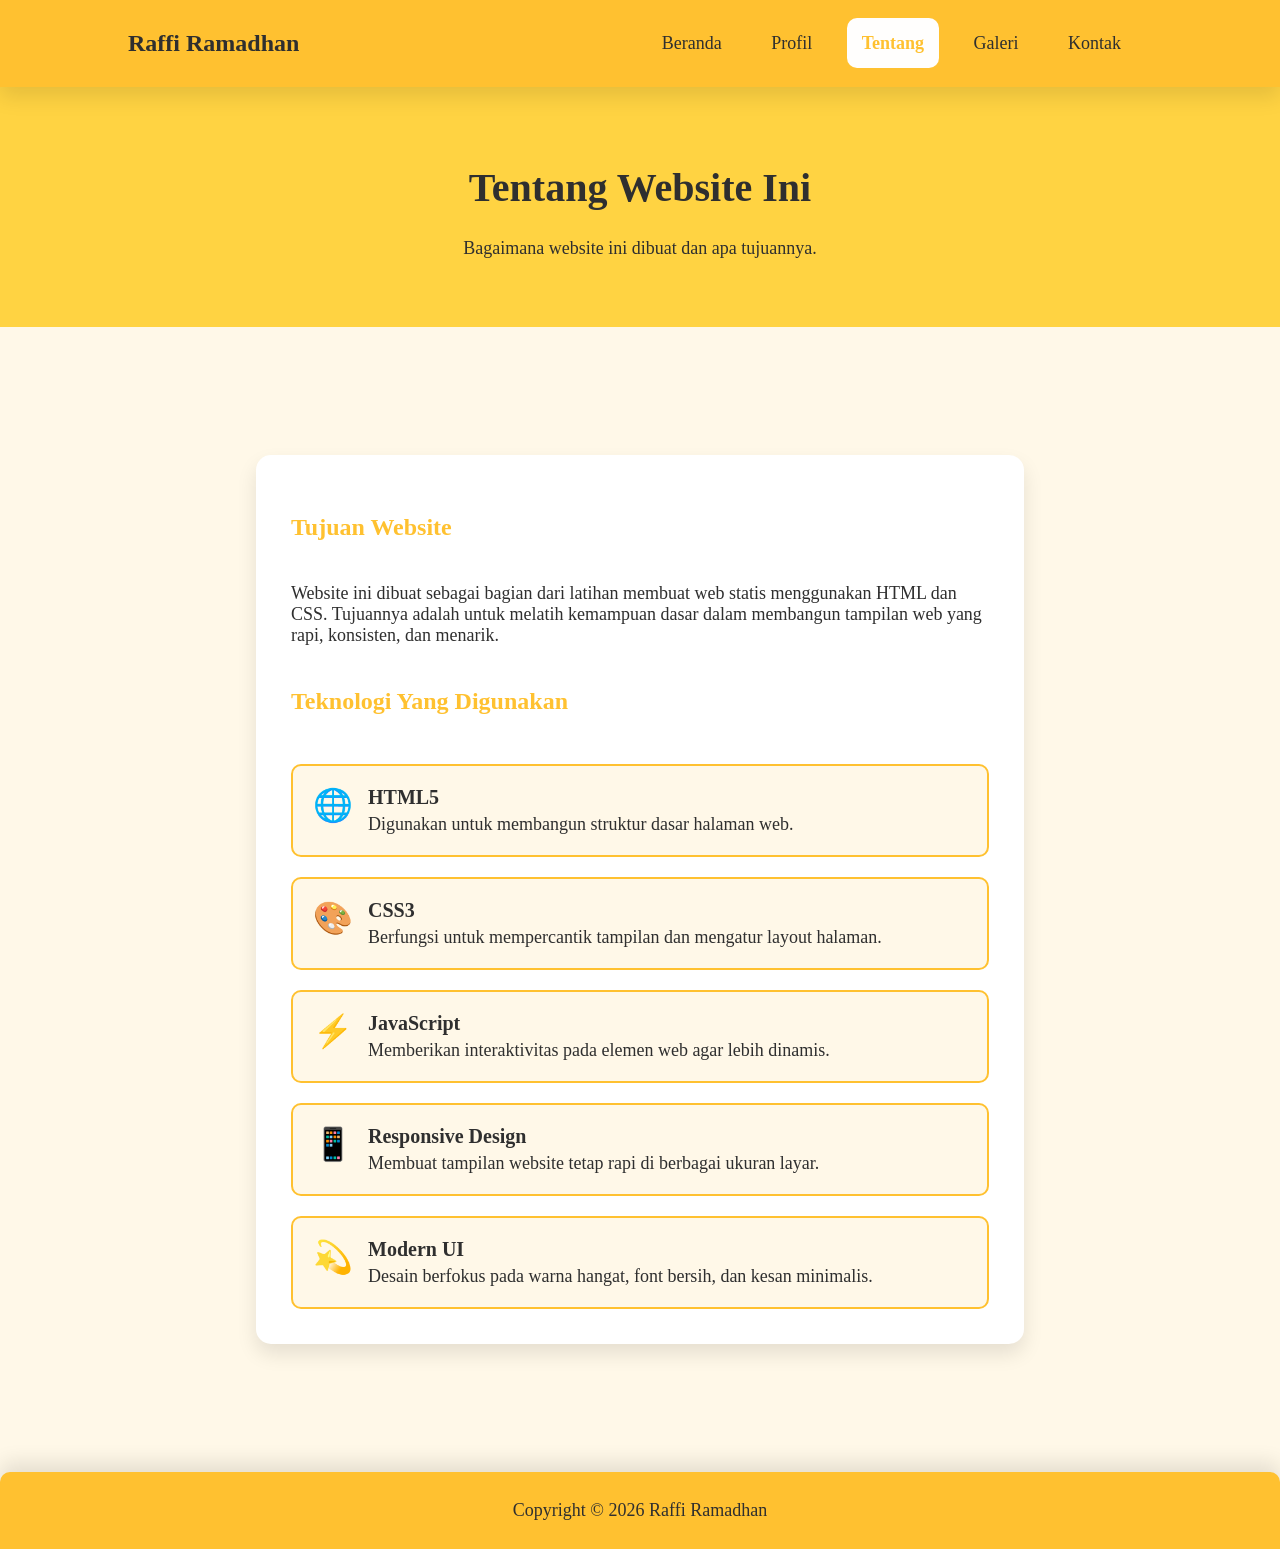
==== pages/about.html @ 618eeafc "Initial Commit" ====
<!DOCTYPE html>
<html lang="en">
<head>
    <meta charset="UTF-8">
    <meta name="viewport" content="width=device-width, initial-scale=1.0">
    <title>Tentang - Web Pribadi</title>
    <link rel="stylesheet" href="../src/css/style.css">
    <link rel="stylesheet" href="../src/css/about.css">
</head>
<body>
    <header class="header">
        <a class="logo" href="../index.html">Raffi Ramadhan</a>

        <div class="menubar" tabindex="0">
            <button class="menu"><img src="../img/hamburger.png" alt="hamburger_menu" width="25px"></button>

            <ul class="menulist">
                <li><a href="../index.html">Beranda</a></li>
                <li><a href="profile.html">Profil</a></li>
                <li><a id="on-menu" href="about.html">Tentang</a></li>
                <li><a href="gallery.html">Galeri</a></li>
                <li><a href="contact.html">Kontak</a></li>
            </ul>
        </div>
    </header>

    <main class="container">
        <div class="section-1">
            <h1>Tentang Website Ini</h1>
            <p>Bagaimana website ini dibuat dan apa tujuannya.</p>
        </div>

        <div class="section-2">
            <div class="s2-box">
                <h3>Tujuan Website</h3>
                <p>
                    Website ini dibuat sebagai bagian dari latihan membuat web statis menggunakan HTML dan CSS. Tujuannya adalah untuk melatih kemampuan dasar dalam membangun tampilan web yang rapi, konsisten, dan menarik.
                </p>

                <h3>Teknologi Yang Digunakan</h3>
                <div class="data-container">
                    <div class="data-item">
                        <span class="data-icon">🌐</span>
                        <span class="data-title">HTML5</span>
                        <span class="data-desc">Digunakan untuk membangun struktur dasar halaman web.</span>
                    </div>
                    <div class="data-item">
                        <span class="data-icon">🎨</span>
                        <span class="data-title">CSS3</span>
                        <span class="data-desc">Berfungsi untuk mempercantik tampilan dan mengatur layout halaman.</span>
                    </div>
                    <div class="data-item">
                        <span class="data-icon">⚡</span>
                        <span class="data-title">JavaScript</span>
                        <span class="data-desc">Memberikan interaktivitas pada elemen web agar lebih dinamis.</span>
                    </div>
                    <div class="data-item">
                        <span class="data-icon">📱</span>
                        <span class="data-title">Responsive Design</span>
                        <span class="data-desc">Membuat tampilan website tetap rapi di berbagai ukuran layar.</span>
                    </div>
                    <div class="data-item">
                        <span class="data-icon">💫</span>
                        <span class="data-title">Modern UI
</span>
                        <span class="data-desc">Desain berfokus pada warna hangat, font bersih, dan kesan minimalis.</span>
                    </div>
                </div>
            </div>
        </div>
    </main>

    <footer class="footer">
        <p>Copyright &copy; 2026 Raffi Ramadhan</p>
    </footer>
</body>
</html>
---- src/css/style.css ----
:root {
    --primary-color: #ffc130;
    --second-color: #ffd342;
    --font-color: #2f2f2f;
    --background-color: #fff8e8;
    --box-color: #ffffff;
    --mbl-font-size: 16px; 
}

* {
    font-family: Tahoma;
}

*,
*::before,
*::after {
    box-sizing: border-box;
}

body {
    margin: 0;
    padding: 0;
    min-height: 100vh;
    font-size: var(--mbl-font-size);
    color: var(--font-color);
    background-color: var(--background-color);
}

/* Header */
.header {
    position: sticky;
    top: 0;
    left: 0;
    display: flex;
    justify-content: space-between;
    align-items: center;
    padding: 20px 10%;
    background-color: var(--primary-color);
    box-shadow: 0 10px 20px rgba(0, 0, 0, 0.1);
}

.logo {
    text-decoration: none;
    font-size: 22px;
    font-weight: bold;
    color: var(--font-color);
}

.menubar {
    display: inline-block;
}

.menu {
    background-color: var(--primary-color);
    border: none;
    cursor: pointer;
}

.menulist {
    display: none;
    position: absolute;
    width: 150px;
    padding: 10px;
    right: 10%;
    list-style-type: none;
    z-index: 1;
    background-color: rgba(255, 246, 237, 0.99);
    border-radius: 10px;
    border: 1px solid var(--primary-color);
}

.menulist li {
    display: block;
    padding: 10px 0;
}

.menulist li a {
    display: inline-block;
    width: 100%;
    padding: 10px;
    text-decoration: none;
    color: var(--font-color);
    border-radius: 10px;
}

#on-menu {
    font-weight: bold;
    color: var(--primary-color);
    background-color: rgba(255, 255, 255, 0.99);
}

.menubar:focus-within .menulist {
    display: block;
}

/* Content */
.container {
    min-height: 100vh;
}

    /* Section-1 */
.section-1 {
    padding: 50px 30px;
    text-align: center;
    background-color: var(--second-color);
}

.section-1 h1 {
    font-size: 38px;
}

    /* Section-2 */
.section-2 {
    padding: 30px;
}

.s2-box {
    display: flex;
    flex-direction: column;
    padding: 25px;
    background-color: var(--box-color);
    border-radius: 15px;
    box-shadow: 0 10px 20px rgba(0, 0, 0, 0.1);
}

.s2-box h3 {
    font-size: 22px;
    color: var(--primary-color);
}

/* Footer */
.footer {
    padding: 5px;
    background-color: var(--primary-color);
    border-top-right-radius: 10px;
    border-top-left-radius: 10px;
    box-shadow: 0 -10px 20px rgba(0, 0, 0, 0.1);
}

.footer p {
    text-align: center;
}

@media only screen and (min-width: 992px) {
    :root {
        --dsk-font-size: 18px; 
    }

    body {
        font-size: var(--dsk-font-size);
    }

    /* Header */
    .header {
        justify-content: flex-end;
        padding: 30px 10%;
    }

    .logo {
        margin-right: auto;
        font-size: 24px;
    }

    .menubar {
        display: inline;
    }

    .menu {
        display: none;
    }

    .menulist {
        display: inline;
        position: static;
        width: 100%;
        padding: 0;
        background-color: transparent;
    }

    .menulist li {
        display: inline;
    }

    .menulist li a {
        display: inline;
        margin-right: 15px;
        padding: 15px;
        transition: all 0.2s ease;
    }

    .menubar:focus-within .menulist {
        display: inline;
    }

    .menulist li a:hover {
        background-color: rgba(255, 255, 255, 0.6);
    }

    /* Content */
    .container {
        min-height: 100vh;
    }

        /* Section-1 */
    .section-1 h1 {
        font-size: 40px;
    }

        /* Section-2 */
    .s2-box {
        padding: 35px;
    }

    .s2-box h3 {
        font-size: 24px;
    }

    .section-2 {
        padding: 10% 20%;
    }

    /* Footer */
    .footer {
        padding: 10px;
    }
}
---- src/css/about.css ----
:root {
    --primary-color: #ffc130;
    --background-color: #fff8e8;
}

.data-container {
    display: flex;
    flex-direction: column;
    row-gap: 20px;
}

.data-container .data-item {
    padding: 20px;
    background-color: var(--background-color);
    border: 2px solid var(--primary-color);
    border-radius: 10px;
}

.data-item .data-icon {
    width: 45px;
    height: 80px;
    float: left;
    margin-right: 10px;
    font-size: 30px;
}

.data-item .data-title {
    display: block;
    font-weight: bold;
    font-size: 18px;
    margin-bottom: 5px;
}

h3~div {
    margin-top: 25px;
}

@media only screen and (min-width: 992px) {
    .data-container .data-item {
        display: inline-block;
        transition: transform 0.4s ease;
    }
    
    .data-item .data-icon {
        height: auto;
        font-size: 32px;
    }

    .data-item .data-title {
        font-size: 20px;
    }

    .data-container .data-item:hover {
        transform: translateY(-5px);
        box-shadow: 0 1px 20px rgba(0, 0, 0, 0.1);
    }
}
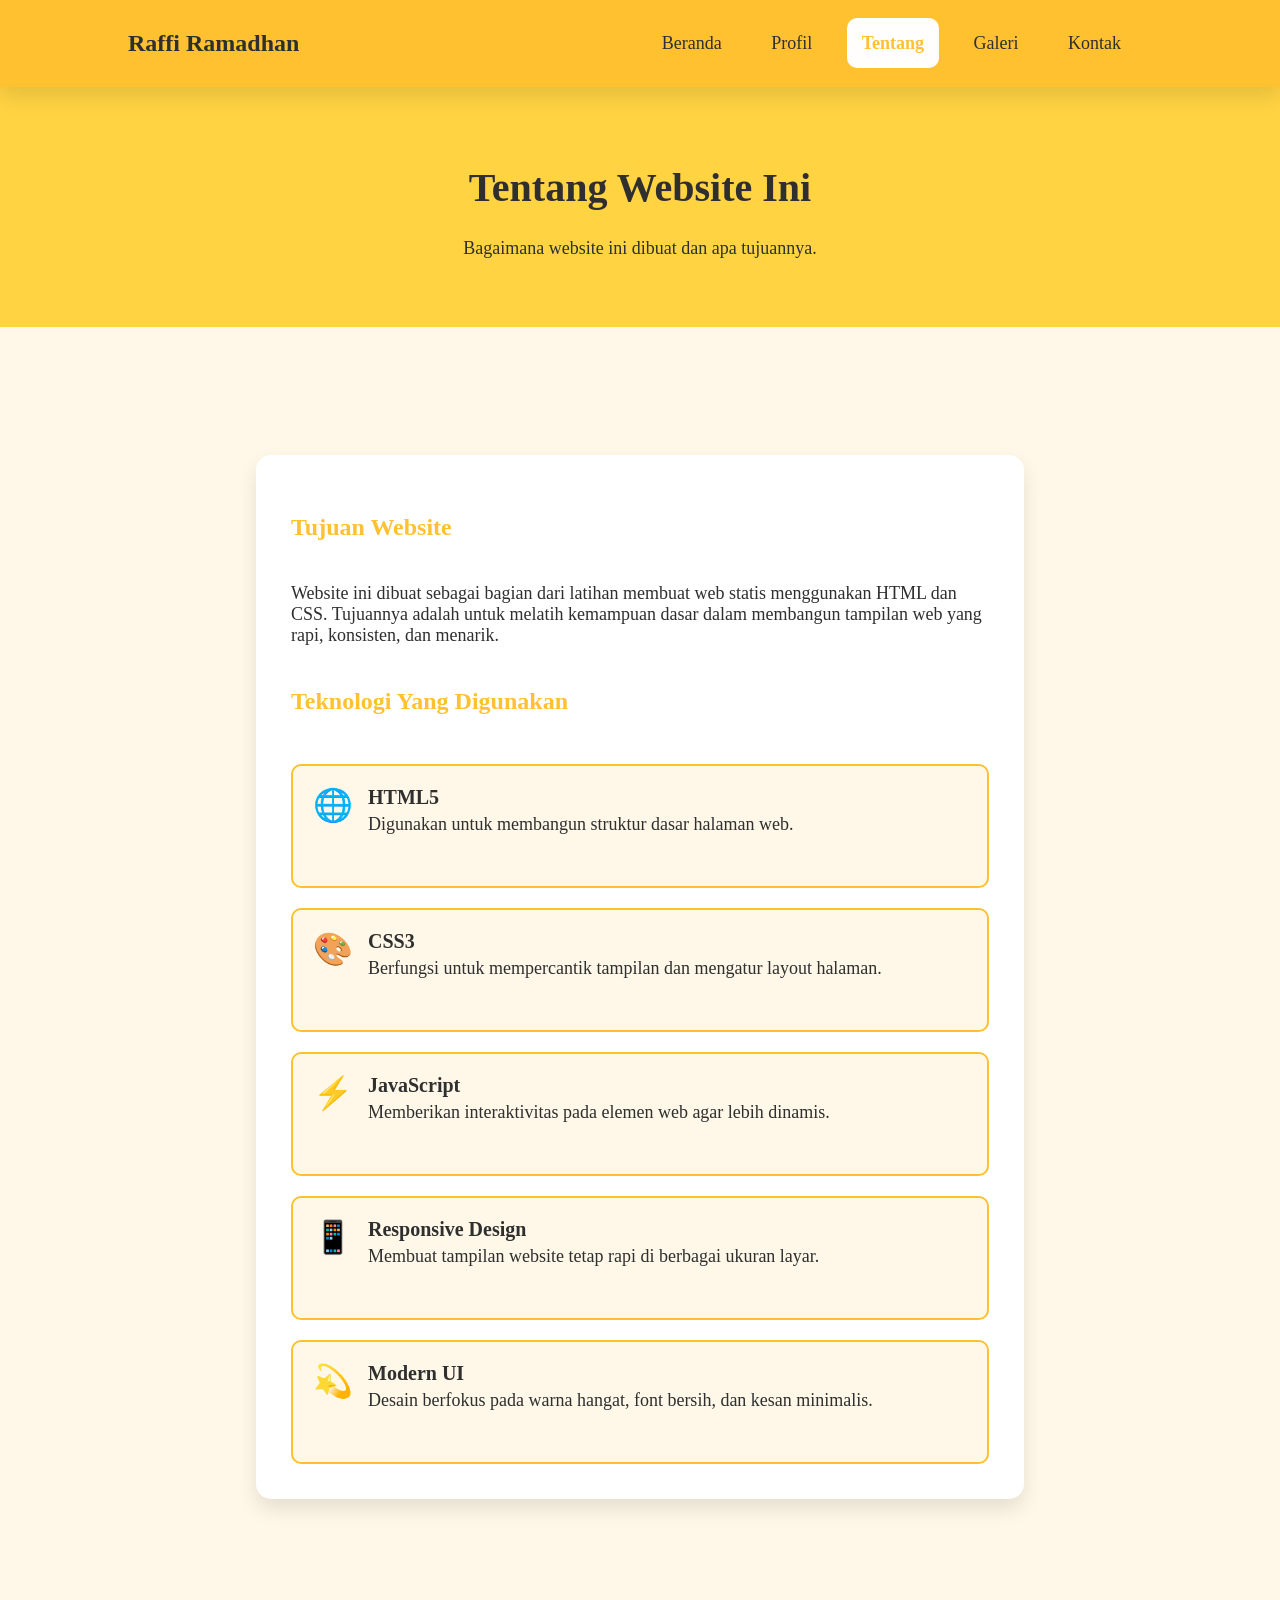
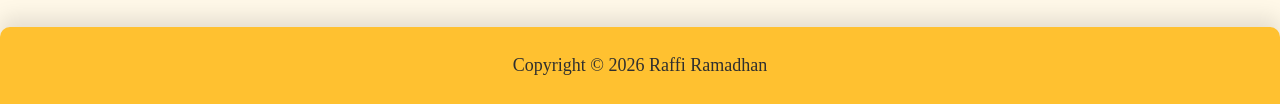
==== commit 095d168b: "Refactor: membangun ulang penamaan class menggunakan metode BEM" ====
--- a/pages/about.html
+++ b/pages/about.html
@@ -9,61 +9,60 @@
 </head>
 <body>
     <header class="header">
-        <a class="logo" href="../index.html">Raffi Ramadhan</a>
+        <a class="header__logo" href="../index.html">Raffi Ramadhan</a>
 
-        <div class="menubar" tabindex="0">
-            <button class="menu"><img src="../img/hamburger.png" alt="hamburger_menu" width="25px"></button>
+        <div class="menu" tabindex="0">
+            <button class="menu__bar"><img src="../img/hamburger.png" alt="hamburger_menu" width="25px"></button>
 
-            <ul class="menulist">
-                <li><a href="../index.html">Beranda</a></li>
-                <li><a href="profile.html">Profil</a></li>
-                <li><a id="on-menu" href="about.html">Tentang</a></li>
-                <li><a href="gallery.html">Galeri</a></li>
-                <li><a href="contact.html">Kontak</a></li>
+            <ul class="menu__list">
+                <li class="menu__item"><a href="../index.html">Beranda</a></li>
+                <li class="menu__item"><a href="profile.html">Profil</a></li>
+                <li class="menu__item"><a id="on-menu" href="about.html">Tentang</a></li>
+                <li class="menu__item"><a href="gallery.html">Galeri</a></li>
+                <li class="menu__item"><a href="contact.html">Kontak</a></li>
             </ul>
         </div>
     </header>
 
     <main class="container">
-        <div class="section-1">
-            <h1>Tentang Website Ini</h1>
-            <p>Bagaimana website ini dibuat dan apa tujuannya.</p>
+        <div class="container__hero">
+            <h1 class="container__title">Tentang Website Ini</h1>
+            <p class="container__text">Bagaimana website ini dibuat dan apa tujuannya.</p>
         </div>
 
-        <div class="section-2">
-            <div class="s2-box">
-                <h3>Tujuan Website</h3>
-                <p>
+        <div class="about">
+            <div class="about__box">
+                <h3 class="about__title">Tujuan Website</h3>
+                <p class="about__text">
                     Website ini dibuat sebagai bagian dari latihan membuat web statis menggunakan HTML dan CSS. Tujuannya adalah untuk melatih kemampuan dasar dalam membangun tampilan web yang rapi, konsisten, dan menarik.
                 </p>
 
-                <h3>Teknologi Yang Digunakan</h3>
-                <div class="data-container">
-                    <div class="data-item">
-                        <span class="data-icon">🌐</span>
-                        <span class="data-title">HTML5</span>
-                        <span class="data-desc">Digunakan untuk membangun struktur dasar halaman web.</span>
+                <h3 class="about__title">Teknologi Yang Digunakan</h3>
+                <div class="about__tools">
+                    <div class="about__tools-item">
+                        <span class="about__tools-icon">🌐</span>
+                        <span class="about__tools-title">HTML5</span>
+                        <span class="about__tools-text">Digunakan untuk membangun struktur dasar halaman web.</span>
                     </div>
-                    <div class="data-item">
-                        <span class="data-icon">🎨</span>
-                        <span class="data-title">CSS3</span>
-                        <span class="data-desc">Berfungsi untuk mempercantik tampilan dan mengatur layout halaman.</span>
+                    <div class="about__tools-item">
+                        <span class="about__tools-icon">🎨</span>
+                        <span class="about__tools-title">CSS3</span>
+                        <span class="about__tools-text">Berfungsi untuk mempercantik tampilan dan mengatur layout halaman.</span>
                     </div>
-                    <div class="data-item">
-                        <span class="data-icon">⚡</span>
-                        <span class="data-title">JavaScript</span>
-                        <span class="data-desc">Memberikan interaktivitas pada elemen web agar lebih dinamis.</span>
+                    <div class="about__tools-item">
+                        <span class="about__tools-icon">⚡</span>
+                        <span class="about__tools-title">JavaScript</span>
+                        <span class="about__tools-text">Memberikan interaktivitas pada elemen web agar lebih dinamis.</span>
                     </div>
-                    <div class="data-item">
-                        <span class="data-icon">📱</span>
-                        <span class="data-title">Responsive Design</span>
-                        <span class="data-desc">Membuat tampilan website tetap rapi di berbagai ukuran layar.</span>
+                    <div class="about__tools-item">
+                        <span class="about__tools-icon">📱</span>
+                        <span class="about__tools-title">Responsive Design</span>
+                        <span class="about__tools-text">Membuat tampilan website tetap rapi di berbagai ukuran layar.</span>
                     </div>
-                    <div class="data-item">
-                        <span class="data-icon">💫</span>
-                        <span class="data-title">Modern UI
-</span>
-                        <span class="data-desc">Desain berfokus pada warna hangat, font bersih, dan kesan minimalis.</span>
+                    <div class="about__tools-item">
+                        <span class="about__tools-icon">💫</span>
+                        <span class="about__tools-title">Modern UI</span>
+                        <span class="about__tools-text">Desain berfokus pada warna hangat, font bersih, dan kesan minimalis.</span>
                     </div>
                 </div>
             </div>
@@ -71,7 +70,7 @@
     </main>
 
     <footer class="footer">
-        <p>Copyright &copy; 2026 Raffi Ramadhan</p>
+        <p class="footer__text">Copyright &copy; 2026 Raffi Ramadhan</p>
     </footer>
 </body>
 </html>
--- a/src/css/style.css
+++ b/src/css/style.css
@@ -37,26 +37,27 @@
     padding: 20px 10%;
     background-color: var(--primary-color);
     box-shadow: 0 10px 20px rgba(0, 0, 0, 0.1);
-}
-
-.logo {
+    z-index: 1;
+}
+
+.header__logo {
     text-decoration: none;
     font-size: 22px;
     font-weight: bold;
     color: var(--font-color);
 }
 
-.menubar {
+.menu {
     display: inline-block;
 }
 
-.menu {
+.menu__bar {
     background-color: var(--primary-color);
     border: none;
     cursor: pointer;
 }
 
-.menulist {
+.menu__list {
     display: none;
     position: absolute;
     width: 150px;
@@ -69,12 +70,12 @@
     border: 1px solid var(--primary-color);
 }
 
-.menulist li {
+.menu__list .menu__item {
     display: block;
     padding: 10px 0;
 }
 
-.menulist li a {
+.menu__list .menu__item a {
     display: inline-block;
     width: 100%;
     padding: 10px;
@@ -83,13 +84,13 @@
     border-radius: 10px;
 }
 
-#on-menu {
+.menu__list .menu__item #on-menu {
     font-weight: bold;
     color: var(--primary-color);
     background-color: rgba(255, 255, 255, 0.99);
 }
 
-.menubar:focus-within .menulist {
+.menu:focus-within .menu__list {
     display: block;
 }
 
@@ -98,23 +99,23 @@
     min-height: 100vh;
 }
 
-    /* Section-1 */
-.section-1 {
+    /* Container__hero */
+.container__hero {
     padding: 50px 30px;
     text-align: center;
     background-color: var(--second-color);
 }
 
-.section-1 h1 {
+.container__title {
     font-size: 38px;
 }
 
-    /* Section-2 */
-.section-2 {
+    /* About */
+.about {
     padding: 30px;
 }
 
-.s2-box {
+.about__box {
     display: flex;
     flex-direction: column;
     padding: 25px;
@@ -123,7 +124,7 @@
     box-shadow: 0 10px 20px rgba(0, 0, 0, 0.1);
 }
 
-.s2-box h3 {
+.about__title {
     font-size: 22px;
     color: var(--primary-color);
 }
@@ -137,7 +138,7 @@
     box-shadow: 0 -10px 20px rgba(0, 0, 0, 0.1);
 }
 
-.footer p {
+.footer__text {
     text-align: center;
 }
 
@@ -156,20 +157,20 @@
         padding: 30px 10%;
     }
 
-    .logo {
+    .header__logo {
         margin-right: auto;
         font-size: 24px;
     }
 
-    .menubar {
-        display: inline;
-    }
-
     .menu {
+        display: inline;
+    }
+
+    .menu__bar {
         display: none;
     }
 
-    .menulist {
+    .menu__list {
         display: inline;
         position: static;
         width: 100%;
@@ -177,22 +178,22 @@
         background-color: transparent;
     }
 
-    .menulist li {
-        display: inline;
-    }
-
-    .menulist li a {
+    .menu__list .menu__item {
+        display: inline;
+    }
+
+    .menu__list .menu__item a {
         display: inline;
         margin-right: 15px;
         padding: 15px;
         transition: all 0.2s ease;
     }
 
-    .menubar:focus-within .menulist {
-        display: inline;
-    }
-
-    .menulist li a:hover {
+    .menu:focus-within .menu__list {
+        display: inline;
+    }
+
+    .menu__list .menu__item a:hover {
         background-color: rgba(255, 255, 255, 0.6);
     }
 
@@ -201,22 +202,22 @@
         min-height: 100vh;
     }
 
-        /* Section-1 */
-    .section-1 h1 {
+        /* Container__hero */
+    .container__title {
         font-size: 40px;
     }
 
-        /* Section-2 */
-    .s2-box {
+        /* About */
+    .about {
+        padding: 10% 20%;
+    }
+    
+    .about__box {
         padding: 35px;
     }
 
-    .s2-box h3 {
+    .about__title {
         font-size: 24px;
-    }
-
-    .section-2 {
-        padding: 10% 20%;
     }
 
     /* Footer */
--- a/src/css/about.css
+++ b/src/css/about.css
@@ -3,20 +3,20 @@
     --background-color: #fff8e8;
 }
 
-.data-container {
+.about__tools {
     display: flex;
     flex-direction: column;
     row-gap: 20px;
 }
 
-.data-container .data-item {
+.about__tools .about__tools-item {
     padding: 20px;
     background-color: var(--background-color);
     border: 2px solid var(--primary-color);
     border-radius: 10px;
 }
 
-.data-item .data-icon {
+.about__tools-item .about__tools-icon {
     width: 45px;
     height: 80px;
     float: left;
@@ -24,7 +24,7 @@
     font-size: 30px;
 }
 
-.data-item .data-title {
+.about__tools-item .about__tools-title {
     display: block;
     font-weight: bold;
     font-size: 18px;
@@ -36,21 +36,20 @@
 }
 
 @media only screen and (min-width: 992px) {
-    .data-container .data-item {
+    .about__tools .about__tools-item {
         display: inline-block;
         transition: transform 0.4s ease;
     }
     
-    .data-item .data-icon {
-        height: auto;
+    .about__tools-item .about__tools-icon {
         font-size: 32px;
     }
 
-    .data-item .data-title {
+    .about__tools-item .about__tools-title {
         font-size: 20px;
     }
 
-    .data-container .data-item:hover {
+    .about__tools .about__tools-item:hover {
         transform: translateY(-5px);
         box-shadow: 0 1px 20px rgba(0, 0, 0, 0.1);
     }
